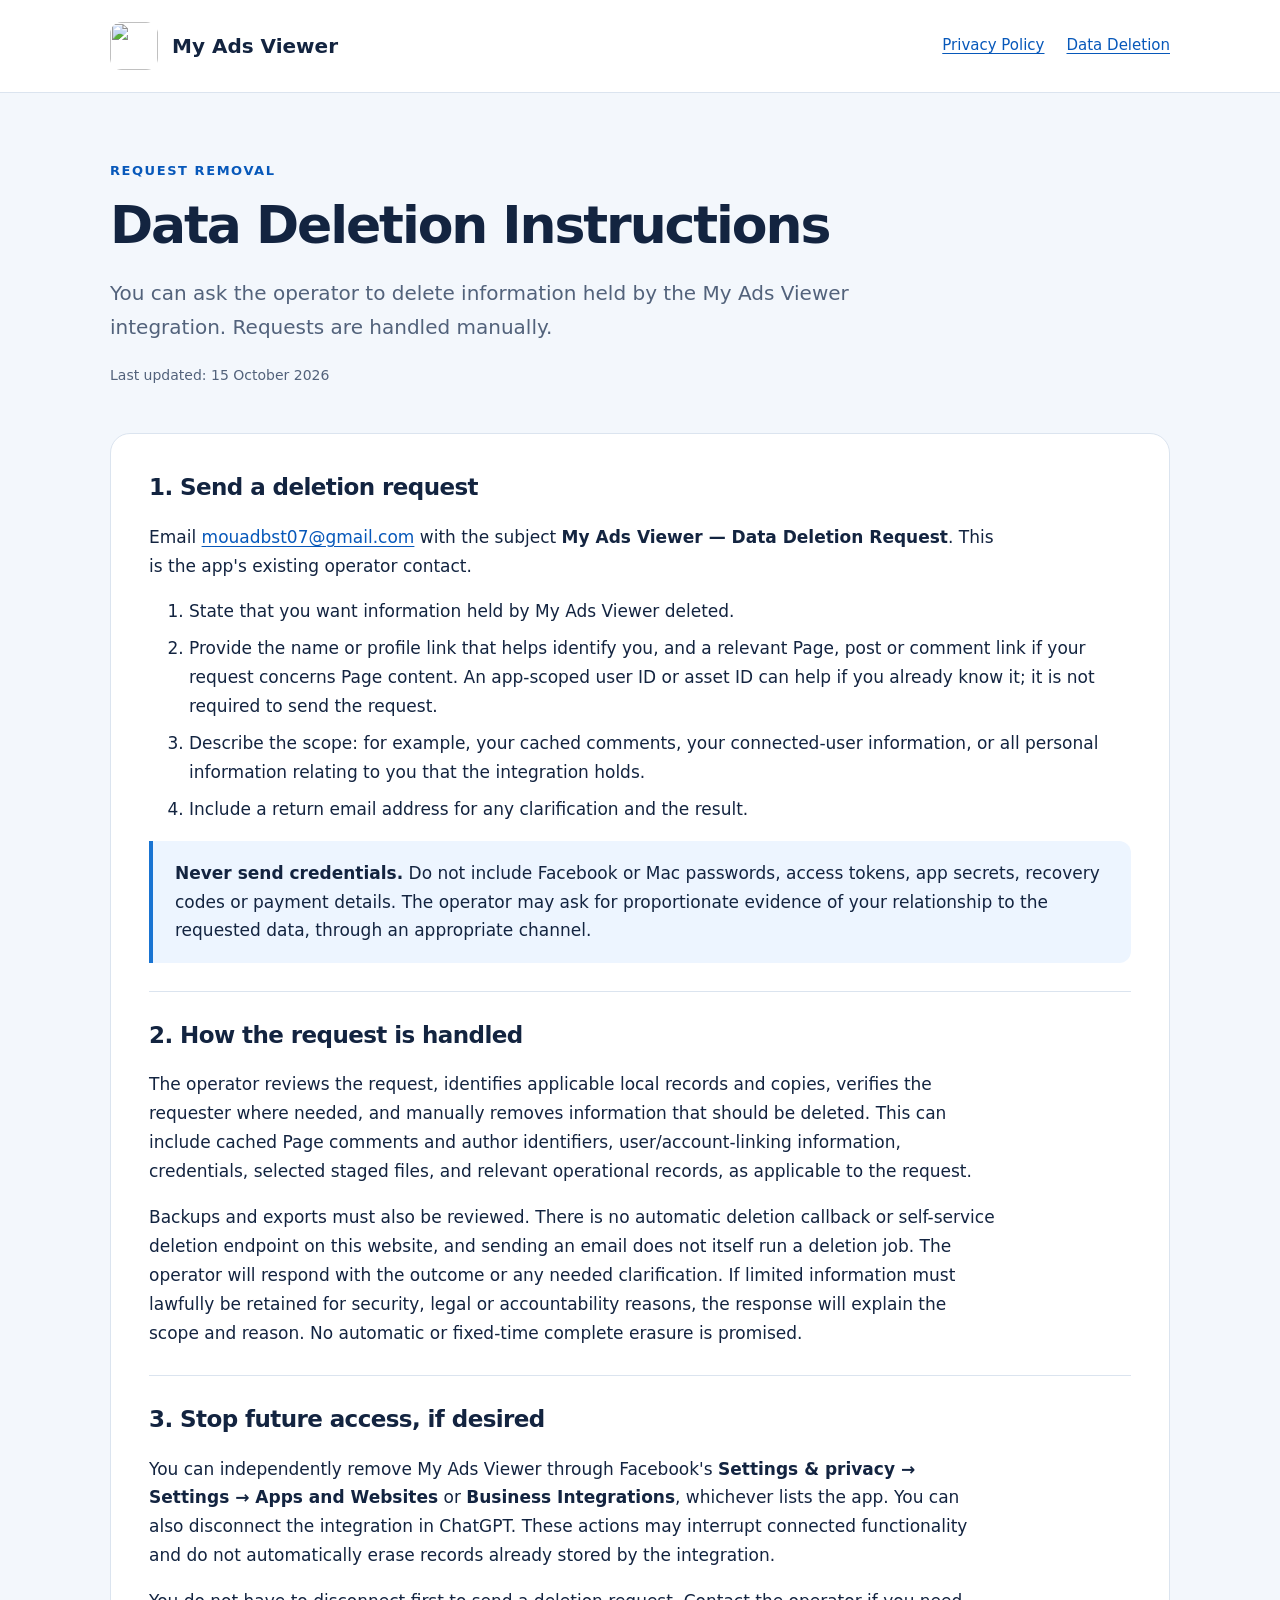
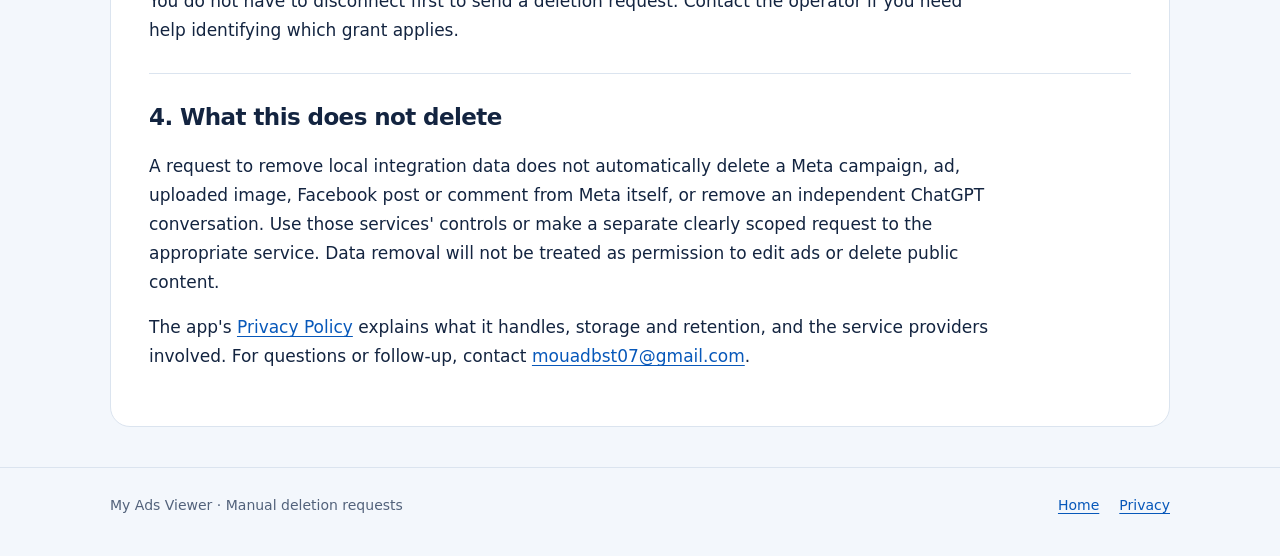
==== docs/data-deletion/index.html @ e9100187 "Add My Ads Viewer public legal pages under docs; preserve existing repository" ====
<!doctype html><html lang="en"><head><meta charset="utf-8"><meta name="viewport" content="width=device-width,initial-scale=1"><title>Data Deletion Instructions — My Ads Viewer</title><meta name="description" content="Request manual deletion of information held by the My Ads Viewer integration. Contact details and the steps to identify your request."><link rel="stylesheet" href="../assets/site.css"><link rel="icon" type="image/png" href="../assets/my-ads-viewer-icon-1024.png"></head><body><a class="skip" href="#main">Skip to content</a><header><div class="wrap top"><a class="brand" href="../"><img src="../assets/my-ads-viewer-icon-1024.png" alt="" width="48" height="48">My Ads Viewer</a><nav aria-label="Main navigation"><a href="../privacy/">Privacy Policy</a><a href="./" aria-current="page">Data Deletion</a></nav></div></header><main id="main" class="wrap"><div class="hero"><span class="eyebrow">Request removal</span><h1>Data Deletion Instructions</h1><p class="intro">You can ask the operator to delete information held by the My Ads Viewer integration. Requests are handled manually.</p><p class="date">Last updated: 15 October 2026</p></div><article class="content"><section><h2>1. Send a deletion request</h2><p>Email <a href="mailto:mouadbst07@gmail.com?subject=My%20Ads%20Viewer%20-%20Data%20Deletion%20Request">mouadbst07@gmail.com</a> with the subject <strong>My Ads Viewer — Data Deletion Request</strong>. This is the app's existing operator contact.</p><ol><li>State that you want information held by My Ads Viewer deleted.</li><li>Provide the name or profile link that helps identify you, and a relevant Page, post or comment link if your request concerns Page content. An app-scoped user ID or asset ID can help if you already know it; it is not required to send the request.</li><li>Describe the scope: for example, your cached comments, your connected-user information, or all personal information relating to you that the integration holds.</li><li>Include a return email address for any clarification and the result.</li></ol><div class="note"><strong>Never send credentials.</strong> Do not include Facebook or Mac passwords, access tokens, app secrets, recovery codes or payment details. The operator may ask for proportionate evidence of your relationship to the requested data, through an appropriate channel.</div></section><section><h2>2. How the request is handled</h2><p>The operator reviews the request, identifies applicable local records and copies, verifies the requester where needed, and manually removes information that should be deleted. This can include cached Page comments and author identifiers, user/account-linking information, credentials, selected staged files, and relevant operational records, as applicable to the request.</p><p>Backups and exports must also be reviewed. There is no automatic deletion callback or self-service deletion endpoint on this website, and sending an email does not itself run a deletion job. The operator will respond with the outcome or any needed clarification. If limited information must lawfully be retained for security, legal or accountability reasons, the response will explain the scope and reason. No automatic or fixed-time complete erasure is promised.</p></section><section><h2>3. Stop future access, if desired</h2><p>You can independently remove My Ads Viewer through Facebook's <strong>Settings &amp; privacy → Settings → Apps and Websites</strong> or <strong>Business Integrations</strong>, whichever lists the app. You can also disconnect the integration in ChatGPT. These actions may interrupt connected functionality and do not automatically erase records already stored by the integration.</p><p>You do not have to disconnect first to send a deletion request. Contact the operator if you need help identifying which grant applies.</p></section><section><h2>4. What this does not delete</h2><p>A request to remove local integration data does not automatically delete a Meta campaign, ad, uploaded image, Facebook post or comment from Meta itself, or remove an independent ChatGPT conversation. Use those services' controls or make a separate clearly scoped request to the appropriate service. Data removal will not be treated as permission to edit ads or delete public content.</p><p>The app's <a href="../privacy/">Privacy Policy</a> explains what it handles, storage and retention, and the service providers involved. For questions or follow-up, contact <a href="mailto:mouadbst07@gmail.com">mouadbst07@gmail.com</a>.</p></section></article></main><footer><div class="wrap foot"><span>My Ads Viewer · Manual deletion requests</span><nav aria-label="Footer"><a href="../">Home</a><a href="../privacy/">Privacy</a></nav></div></footer></body></html>
---- docs/assets/site.css ----
:root{color-scheme:light;--ink:#132440;--muted:#52627b;--line:#dbe4ef;--blue:#0758ba;--paper:#fff;--bg:#f3f7fc}*{box-sizing:border-box}html{scroll-behavior:smooth}body{margin:0;background:var(--bg);color:var(--ink);font:17px/1.7 system-ui,-apple-system,BlinkMacSystemFont,"Segoe UI",sans-serif}a{color:var(--blue);text-underline-offset:.2em}a:hover{text-decoration-thickness:2px}a:focus-visible{outline:3px solid #167aff;outline-offset:5px;border-radius:2px}.skip{position:absolute;left:1rem;top:-5rem;background:#fff;padding:.6rem}.skip:focus{top:1rem}.wrap{width:min(1060px,calc(100% - 40px));margin:auto}header{background:#fff;border-bottom:1px solid var(--line)}.top{display:flex;align-items:center;justify-content:space-between;gap:24px;padding:22px 0}.brand{display:flex;align-items:center;gap:14px;text-decoration:none;color:var(--ink);font-size:20px;font-weight:750}.brand img{width:48px;height:48px;border-radius:12px}.top nav{display:flex;gap:22px;flex-wrap:wrap;font-size:15px}.hero{padding:62px 0 32px}.eyebrow{color:var(--blue);font-weight:750;font-size:13px;text-transform:uppercase;letter-spacing:.12em}h1{font-size:clamp(32px,5vw,52px);line-height:1.15;letter-spacing:-.04em;margin:12px 0 20px}h2{font-size:23px;line-height:1.35;letter-spacing:-.025em;margin-top:0}h3{font-size:18px}.intro{font-size:20px;max-width:770px;color:var(--muted)}.date{font-size:14px;color:var(--muted)}.content{background:#fff;border:1px solid var(--line);border-radius:20px;padding:38px;margin:0 0 40px;overflow-wrap:anywhere}.content section+section{border-top:1px solid var(--line);padding-top:28px;margin-top:28px}.content p{max-width:850px}li+li{margin-top:8px}.note{background:#edf5ff;border-left:4px solid #1974d2;padding:18px 22px;border-radius:0 12px 12px 0}.cards{display:grid;grid-template-columns:1fr 1fr;gap:20px;margin-bottom:46px}.card{background:#fff;border:1px solid var(--line);border-radius:18px;padding:28px}.card p{color:var(--muted)}footer{border-top:1px solid var(--line);padding:26px 0 38px;color:var(--muted);font-size:14px}.foot{display:flex;justify-content:space-between;gap:20px;flex-wrap:wrap}.foot nav{display:flex;gap:20px}@media(max-width:640px){.wrap{width:calc(100% - 28px)}.top{align-items:flex-start;flex-direction:column;gap:14px}.hero{padding-top:36px}.content{padding:23px;border-radius:15px}.intro{font-size:18px}.cards{grid-template-columns:1fr}.brand{font-size:18px}.top nav{gap:18px}h2{font-size:21px}}
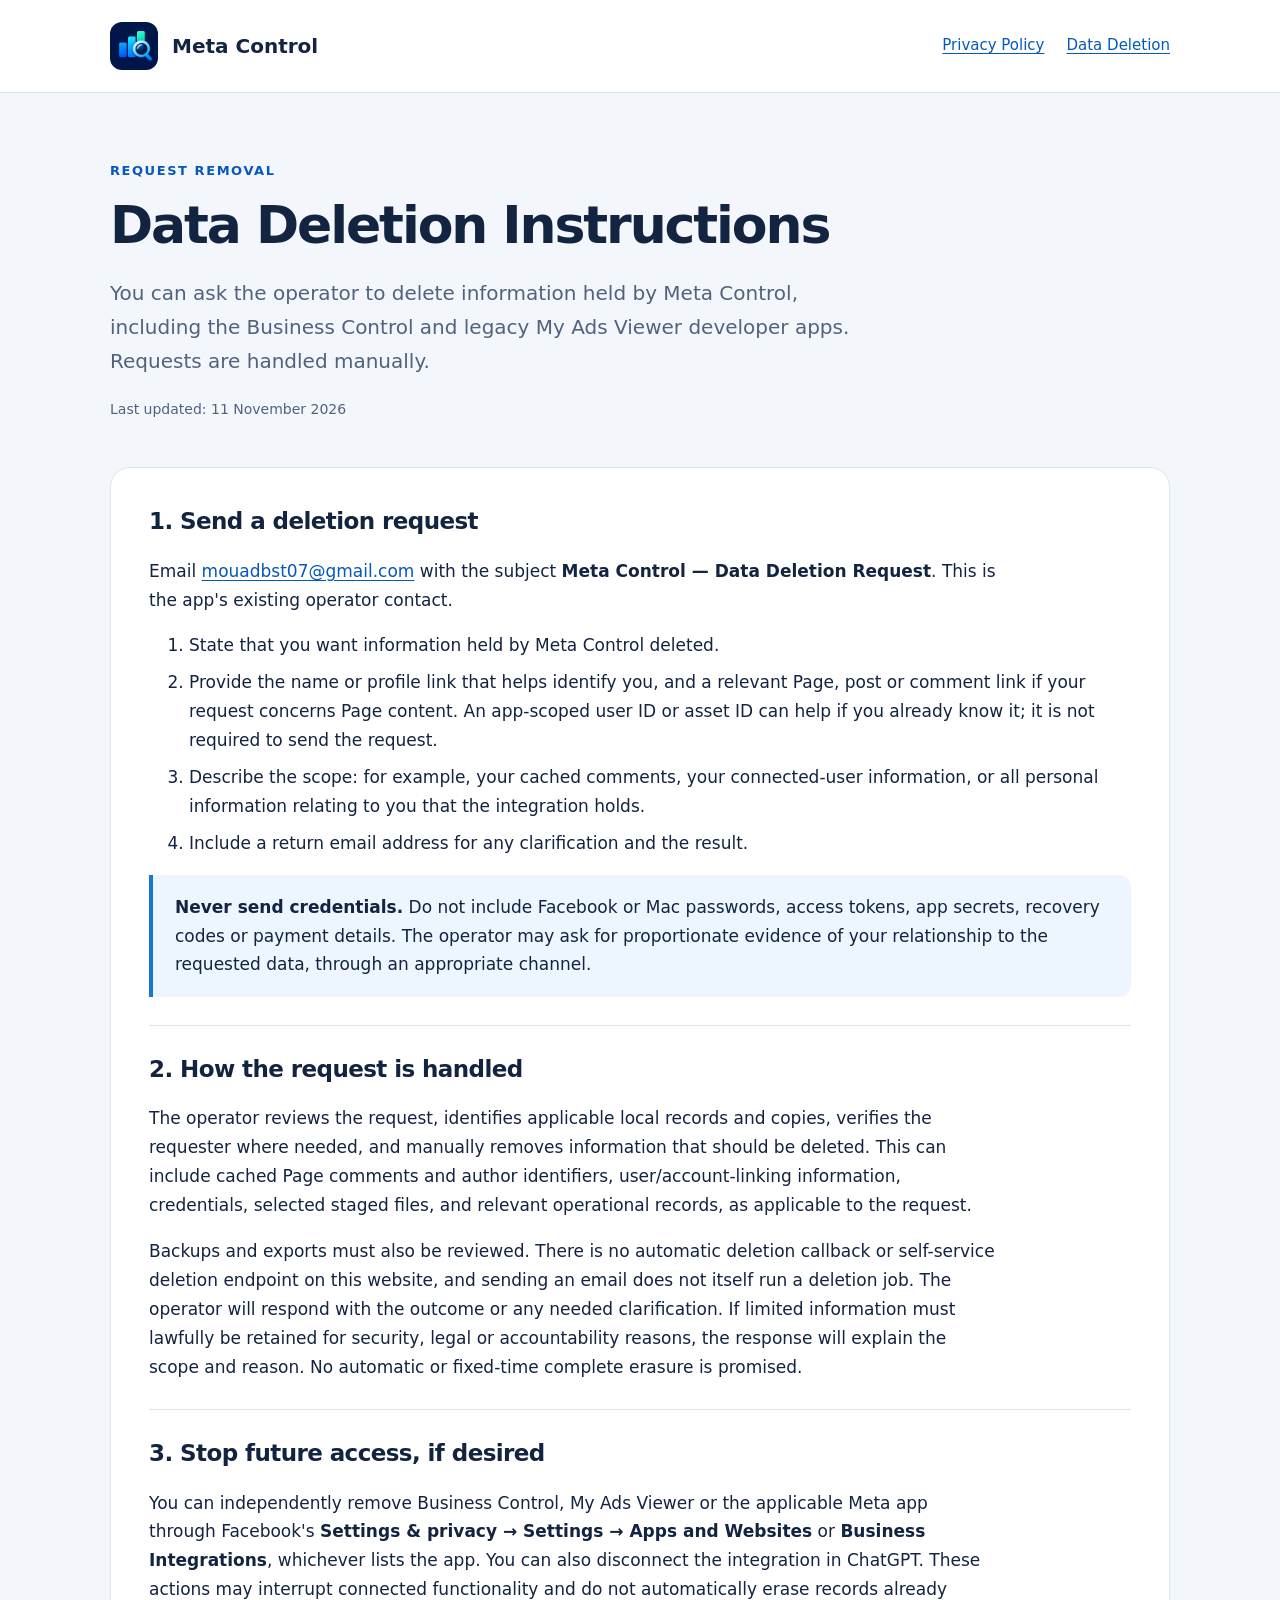
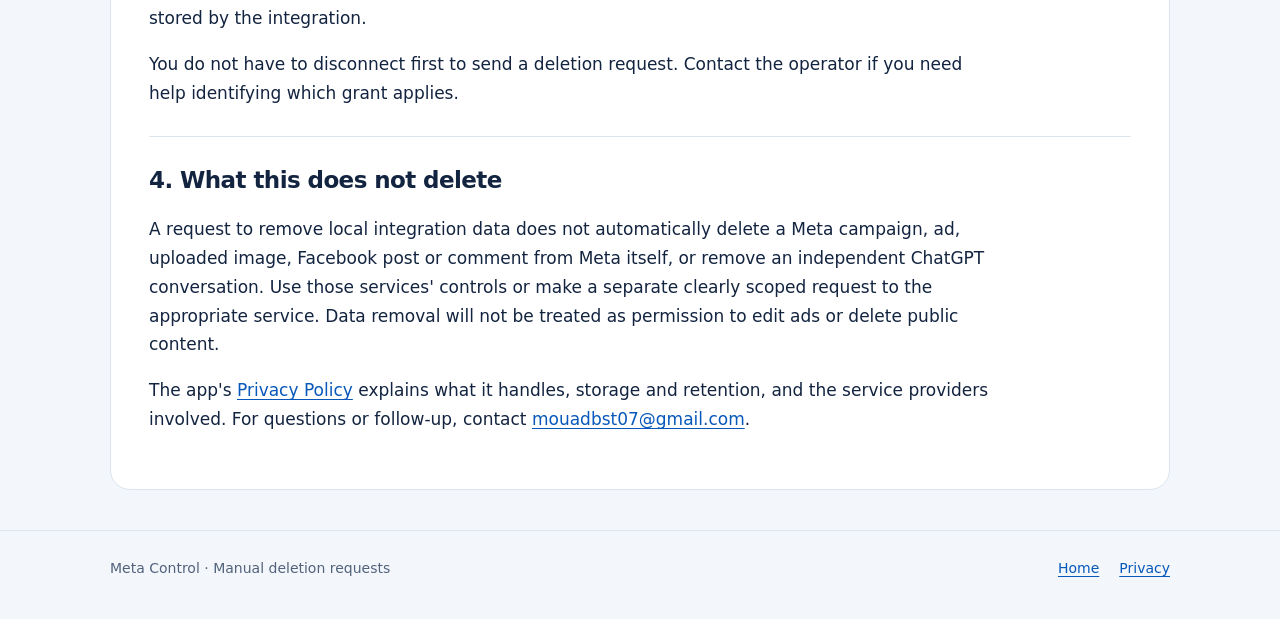
==== commit 8f860840: "Clarify authorized public Meta Control information covers Business Control and legacy app" ====
--- a/docs/data-deletion/index.html
+++ b/docs/data-deletion/index.html
@@ -1 +1 @@
-<!doctype html><html lang="en"><head><meta charset="utf-8"><meta name="viewport" content="width=device-width,initial-scale=1"><title>Data Deletion Instructions — My Ads Viewer</title><meta name="description" content="Request manual deletion of information held by the My Ads Viewer integration. Contact details and the steps to identify your request."><link rel="stylesheet" href="../assets/site.css"><link rel="icon" type="image/png" href="../assets/my-ads-viewer-icon-1024.png"></head><body><a class="skip" href="#main">Skip to content</a><header><div class="wrap top"><a class="brand" href="../"><img src="../assets/my-ads-viewer-icon-1024.png" alt="" width="48" height="48">My Ads Viewer</a><nav aria-label="Main navigation"><a href="../privacy/">Privacy Policy</a><a href="./" aria-current="page">Data Deletion</a></nav></div></header><main id="main" class="wrap"><div class="hero"><span class="eyebrow">Request removal</span><h1>Data Deletion Instructions</h1><p class="intro">You can ask the operator to delete information held by the My Ads Viewer integration. Requests are handled manually.</p><p class="date">Last updated: 15 October 2026</p></div><article class="content"><section><h2>1. Send a deletion request</h2><p>Email <a href="mailto:mouadbst07@gmail.com?subject=My%20Ads%20Viewer%20-%20Data%20Deletion%20Request">mouadbst07@gmail.com</a> with the subject <strong>My Ads Viewer — Data Deletion Request</strong>. This is the app's existing operator contact.</p><ol><li>State that you want information held by My Ads Viewer deleted.</li><li>Provide the name or profile link that helps identify you, and a relevant Page, post or comment link if your request concerns Page content. An app-scoped user ID or asset ID can help if you already know it; it is not required to send the request.</li><li>Describe the scope: for example, your cached comments, your connected-user information, or all personal information relating to you that the integration holds.</li><li>Include a return email address for any clarification and the result.</li></ol><div class="note"><strong>Never send credentials.</strong> Do not include Facebook or Mac passwords, access tokens, app secrets, recovery codes or payment details. The operator may ask for proportionate evidence of your relationship to the requested data, through an appropriate channel.</div></section><section><h2>2. How the request is handled</h2><p>The operator reviews the request, identifies applicable local records and copies, verifies the requester where needed, and manually removes information that should be deleted. This can include cached Page comments and author identifiers, user/account-linking information, credentials, selected staged files, and relevant operational records, as applicable to the request.</p><p>Backups and exports must also be reviewed. There is no automatic deletion callback or self-service deletion endpoint on this website, and sending an email does not itself run a deletion job. The operator will respond with the outcome or any needed clarification. If limited information must lawfully be retained for security, legal or accountability reasons, the response will explain the scope and reason. No automatic or fixed-time complete erasure is promised.</p></section><section><h2>3. Stop future access, if desired</h2><p>You can independently remove My Ads Viewer through Facebook's <strong>Settings &amp; privacy → Settings → Apps and Websites</strong> or <strong>Business Integrations</strong>, whichever lists the app. You can also disconnect the integration in ChatGPT. These actions may interrupt connected functionality and do not automatically erase records already stored by the integration.</p><p>You do not have to disconnect first to send a deletion request. Contact the operator if you need help identifying which grant applies.</p></section><section><h2>4. What this does not delete</h2><p>A request to remove local integration data does not automatically delete a Meta campaign, ad, uploaded image, Facebook post or comment from Meta itself, or remove an independent ChatGPT conversation. Use those services' controls or make a separate clearly scoped request to the appropriate service. Data removal will not be treated as permission to edit ads or delete public content.</p><p>The app's <a href="../privacy/">Privacy Policy</a> explains what it handles, storage and retention, and the service providers involved. For questions or follow-up, contact <a href="mailto:mouadbst07@gmail.com">mouadbst07@gmail.com</a>.</p></section></article></main><footer><div class="wrap foot"><span>My Ads Viewer · Manual deletion requests</span><nav aria-label="Footer"><a href="../">Home</a><a href="../privacy/">Privacy</a></nav></div></footer></body></html>
+<!doctype html><html lang="en"><head><meta charset="utf-8"><meta name="viewport" content="width=device-width,initial-scale=1"><title>Data Deletion Instructions — Meta Control</title><meta name="description" content="Request manual deletion of information held by the Meta Control integration. Contact details and the steps to identify your request."><link rel="stylesheet" href="../assets/site.css"><link rel="icon" type="image/png" href="../assets/my-ads-viewer-icon-1024.png"></head><body><a class="skip" href="#main">Skip to content</a><header><div class="wrap top"><a class="brand" href="../"><img src="../assets/my-ads-viewer-icon-1024.png" alt="" width="48" height="48">Meta Control</a><nav aria-label="Main navigation"><a href="../privacy/">Privacy Policy</a><a href="./" aria-current="page">Data Deletion</a></nav></div></header><main id="main" class="wrap"><div class="hero"><span class="eyebrow">Request removal</span><h1>Data Deletion Instructions</h1><p class="intro">You can ask the operator to delete information held by Meta Control, including the Business Control and legacy My Ads Viewer developer apps. Requests are handled manually.</p><p class="date">Last updated: 11 November 2026</p></div><article class="content"><section><h2>1. Send a deletion request</h2><p>Email <a href="mailto:mouadbst07@gmail.com?subject=Meta%20Control%20-%20Data%20Deletion%20Request">mouadbst07@gmail.com</a> with the subject <strong>Meta Control — Data Deletion Request</strong>. This is the app's existing operator contact.</p><ol><li>State that you want information held by Meta Control deleted.</li><li>Provide the name or profile link that helps identify you, and a relevant Page, post or comment link if your request concerns Page content. An app-scoped user ID or asset ID can help if you already know it; it is not required to send the request.</li><li>Describe the scope: for example, your cached comments, your connected-user information, or all personal information relating to you that the integration holds.</li><li>Include a return email address for any clarification and the result.</li></ol><div class="note"><strong>Never send credentials.</strong> Do not include Facebook or Mac passwords, access tokens, app secrets, recovery codes or payment details. The operator may ask for proportionate evidence of your relationship to the requested data, through an appropriate channel.</div></section><section><h2>2. How the request is handled</h2><p>The operator reviews the request, identifies applicable local records and copies, verifies the requester where needed, and manually removes information that should be deleted. This can include cached Page comments and author identifiers, user/account-linking information, credentials, selected staged files, and relevant operational records, as applicable to the request.</p><p>Backups and exports must also be reviewed. There is no automatic deletion callback or self-service deletion endpoint on this website, and sending an email does not itself run a deletion job. The operator will respond with the outcome or any needed clarification. If limited information must lawfully be retained for security, legal or accountability reasons, the response will explain the scope and reason. No automatic or fixed-time complete erasure is promised.</p></section><section><h2>3. Stop future access, if desired</h2><p>You can independently remove Business Control, My Ads Viewer or the applicable Meta app through Facebook's <strong>Settings &amp; privacy → Settings → Apps and Websites</strong> or <strong>Business Integrations</strong>, whichever lists the app. You can also disconnect the integration in ChatGPT. These actions may interrupt connected functionality and do not automatically erase records already stored by the integration.</p><p>You do not have to disconnect first to send a deletion request. Contact the operator if you need help identifying which grant applies.</p></section><section><h2>4. What this does not delete</h2><p>A request to remove local integration data does not automatically delete a Meta campaign, ad, uploaded image, Facebook post or comment from Meta itself, or remove an independent ChatGPT conversation. Use those services' controls or make a separate clearly scoped request to the appropriate service. Data removal will not be treated as permission to edit ads or delete public content.</p><p>The app's <a href="../privacy/">Privacy Policy</a> explains what it handles, storage and retention, and the service providers involved. For questions or follow-up, contact <a href="mailto:mouadbst07@gmail.com">mouadbst07@gmail.com</a>.</p></section></article></main><footer><div class="wrap foot"><span>Meta Control · Manual deletion requests</span><nav aria-label="Footer"><a href="../">Home</a><a href="../privacy/">Privacy</a></nav></div></footer></body></html>
